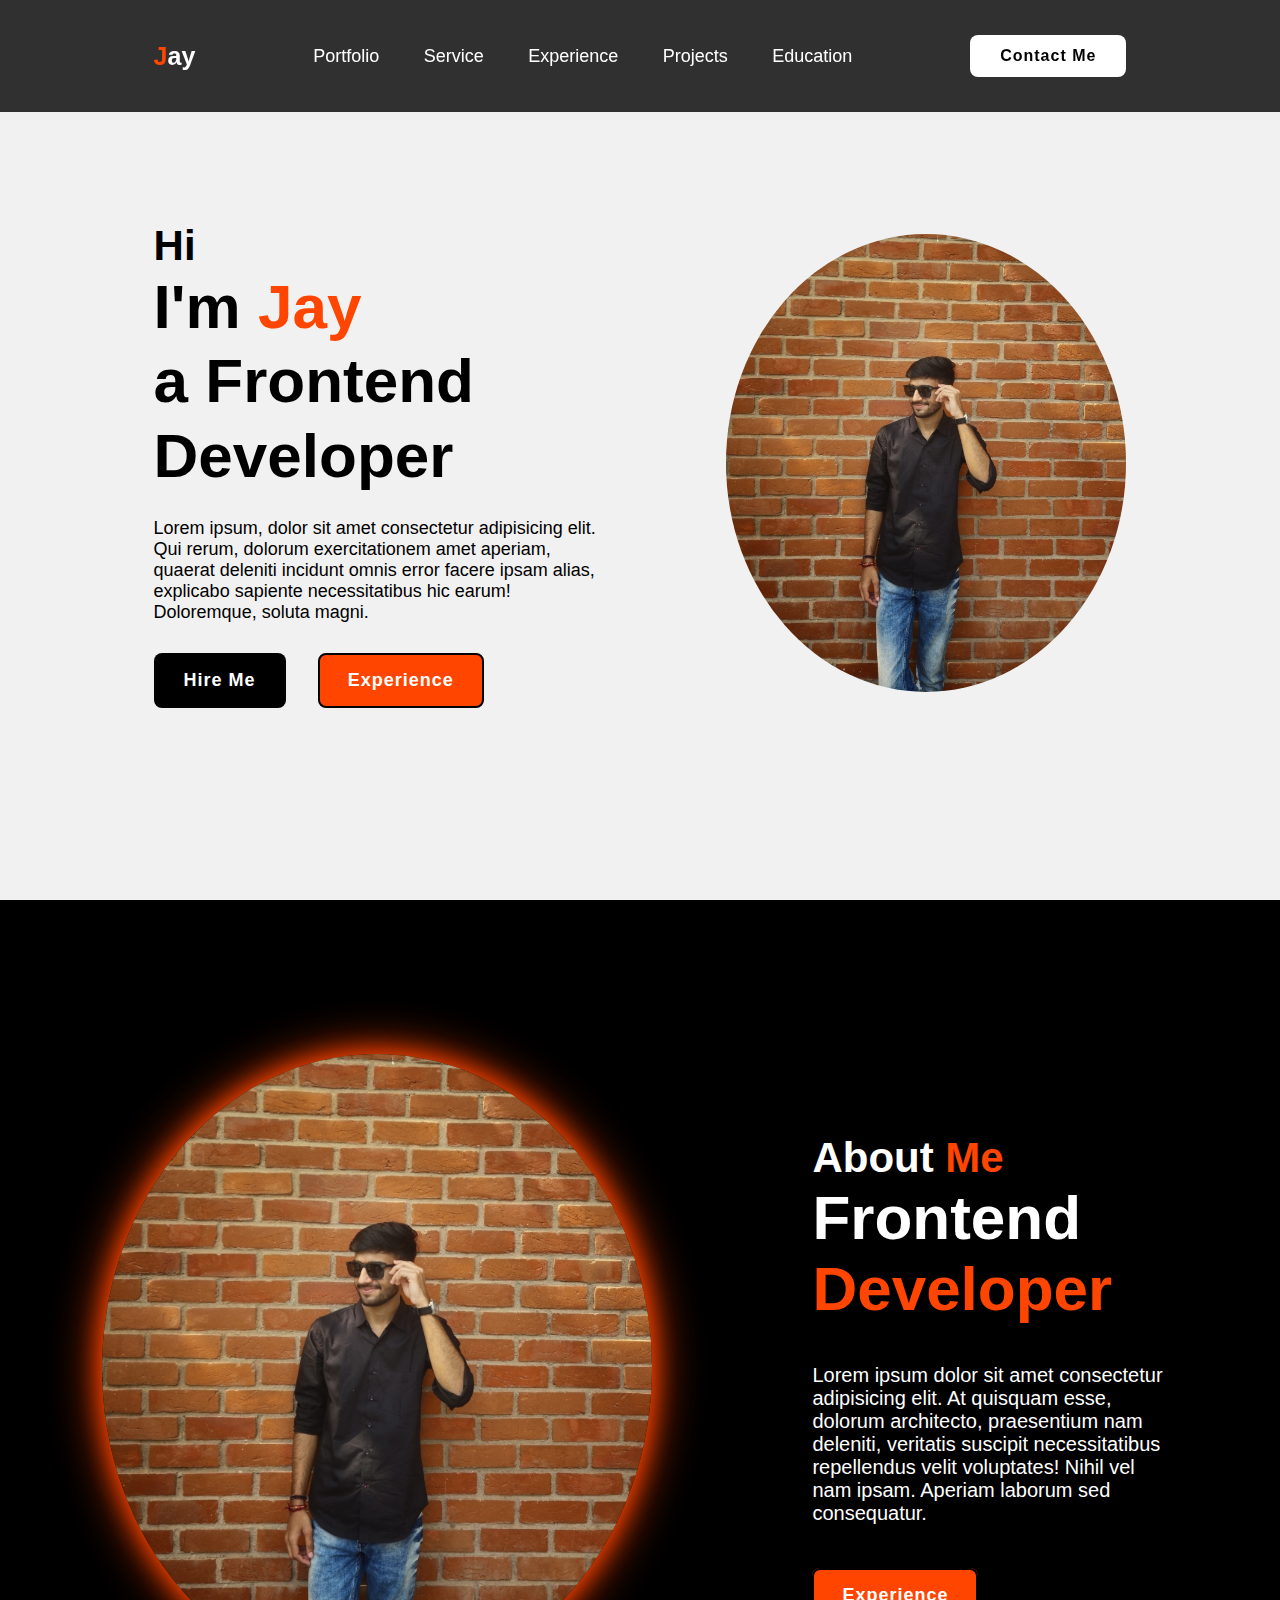
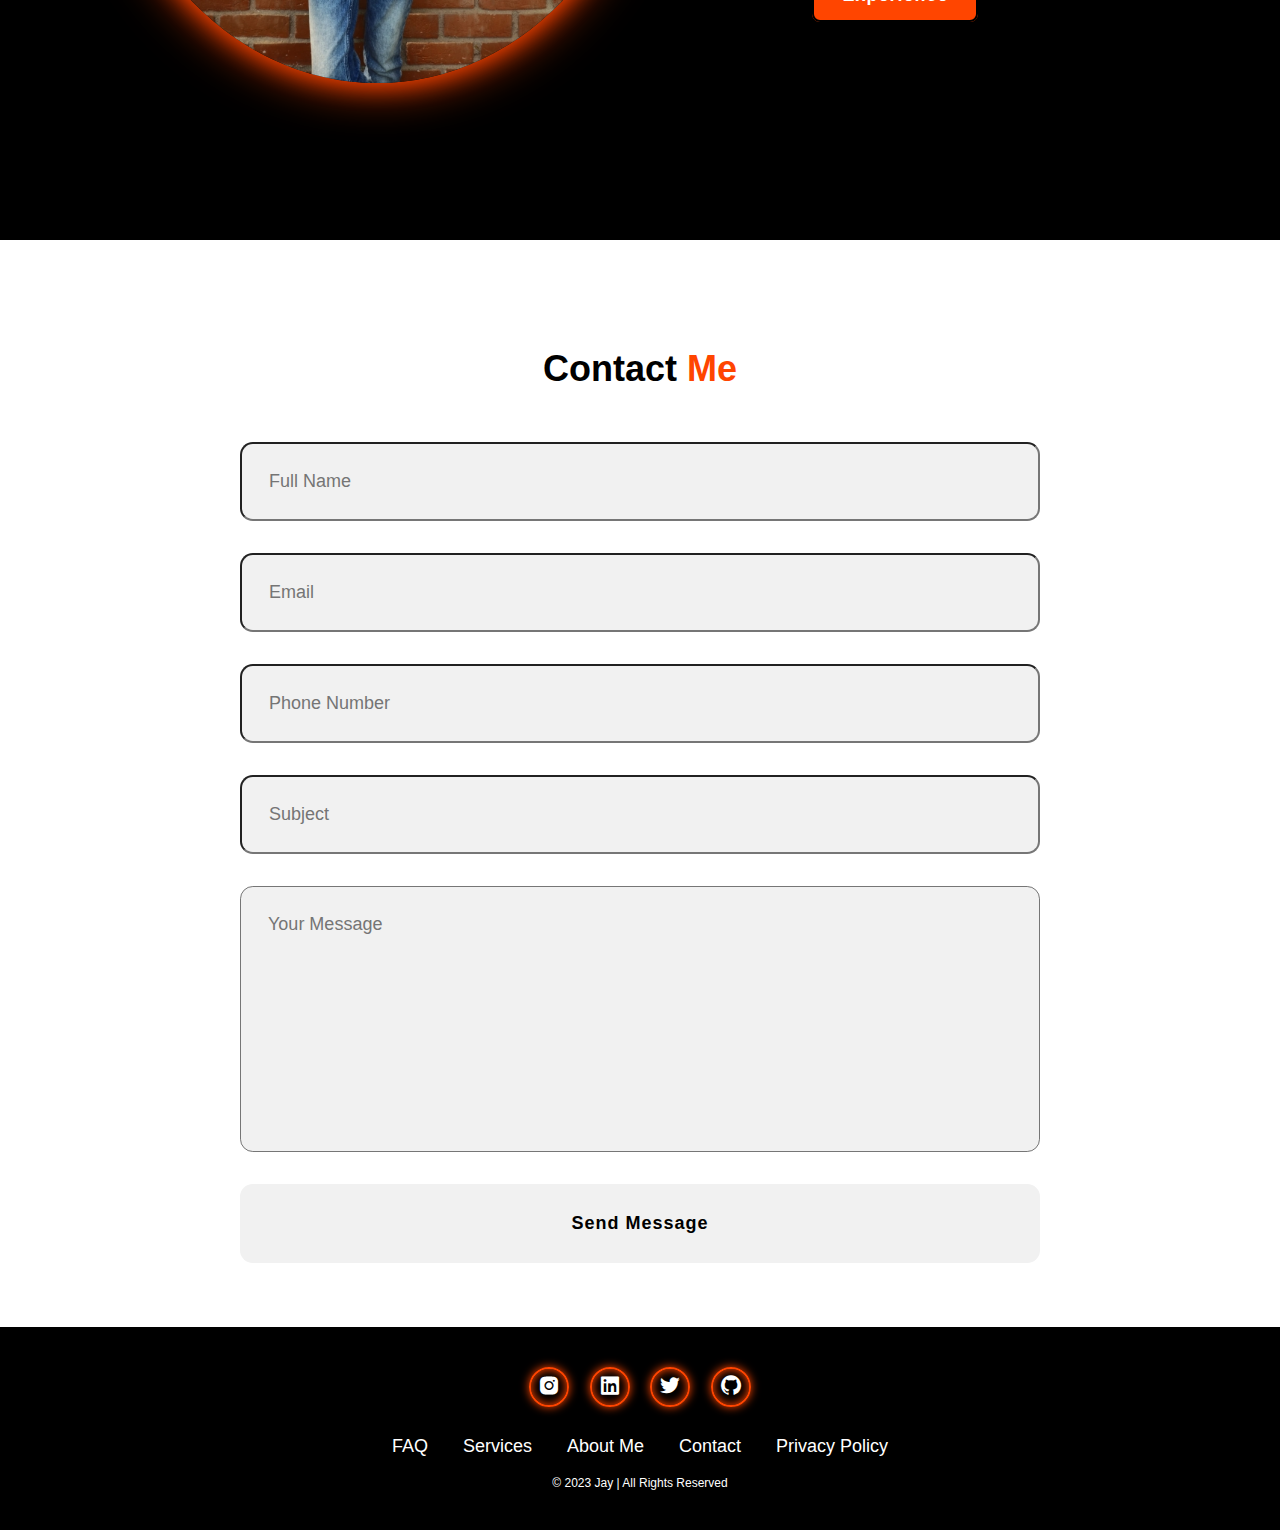
==== index.html @ 12051481 "Update index.html" ====
<!DOCTYPE html>
<html lang="en">

<head>
    <meta charset="UTF-8">
    <meta name="viewport" content="width=device-width, initial-scale=1.0">
    <title>Jay's Portfolio</title>
    <link rel="stylesheet" href="style.css">
    <link href='https://unpkg.com/boxicons@2.1.4/css/boxicons.min.css' rel='stylesheet'>
</head>

<body>
    <header class="header">
        <a href="#" class="logo"><span>J</span>ay</a>

        <nav class="navbar">
            <a href="#" class="active">Portfolio</a>
            <a href="#">Service</a>
            <a href="#">Experience</a>
            <a href="#">Projects</a>
            <a href="#">Education</a>
        </nav>

        <a href="#" class="contact">Contact Me</a>
    </header>

    <section class="home">
        <div class="home-content">
            <h3>Hi</h3>
            <h1>I'm <span>Jay <br></span>a Frontend Developer</h1>

            <p>Lorem ipsum, dolor sit amet consectetur adipisicing elit. Qui rerum, dolorum exercitationem amet aperiam,
                quaerat deleniti incidunt omnis error facere ipsam alias, explicabo sapiente necessitatibus hic earum!
                Doloremque, soluta magni.
            </p>

            <div class="btn-box">
                <button class="btn-1">Hire Me</button>
                <button class="btn-2">Experience</button>
            </div>
        </div>

        <div class="img-box">
            <img src="img1.jpg" alt="">
        </div>
    </section>

    <section class="about">

        <div class="about-img">
            <img src="img1.jpg" alt="">
        </div>

        <div class="about-content">
            <h2 class="heading">About <span>Me</span></h2>
            <h3>Frontend <span>Developer</span></h3>
            <p>Lorem ipsum dolor sit amet consectetur adipisicing elit. At quisquam esse, dolorum architecto,
                praesentium nam deleniti, veritatis suscipit necessitatibus repellendus velit voluptates! Nihil vel nam
                ipsam. Aperiam laborum sed consequatur.
            </p>

            <a href="#" class="btn-2">Experience</a>
        </div>
    </section>

    <section class="contact-form">
        <h2 class="contact-me"> Contact <span>Me</span></h2>
        <form action="https://api.web3forms.com/submit" method="POST">
            
            <div class="input-box">
                <input type="hidden" name="access_key" value="c0776c6f-e8f2-469e-ae27-4948062955a9">
                <input type="text" placeholder="Full Name" required>
                <input type="email" placeholder="Email" required>

                <input type="number" placeholder="Phone Number">
                <input type="text" placeholder="Subject">
            

            <textarea name="" id="" cols="30" rows="10" placeholder="Your Message"></textarea>
            <input type="submit" value="Send Message" class="btn-1">
            </div>
        </form>
    </section>

    <footer class="footer">

        <div class="social">
            <a href="#"><i class='bx bxl-instagram-alt' ></i></a>
            <a href="#"><i class='bx bxl-linkedin-square' ></i></a>
            <a href="#"><i class='bx bxl-twitter'></i></a>
            <a href="#"><i class='bx bxl-github' ></i></a>
        </div>

        <ul class="list">
            <li>
                <a href="#">FAQ</a>
            </li>
            <li>
                <a href="#">Services</a>
            </li>
            <li>
                <a href="#">About Me</a>
            </li>
            <li>
                <a href="#">Contact</a>
            </li>
            <li>
                <a href="#">Privacy Policy</a>
            </li>
        </ul>

        <p class="copyright">&copy 2023 Jay | All Rights Reserved</p>
    </footer>
</body>
<script src="script.js"></script>
</html>
---- style.css ----
* {
    margin: 0;
    padding: 0;
    box-sizing: border-box;
    font-family: 'Poppins', sans-serif;
    text-decoration: none;
    list-style: none;
}

.header {
    position: fixed;
    top: 0;
    left: 0;
    width: 100%;
    padding: 35px 12%;
    background: rgba(0, 0, 0, 0.8);
    backdrop-filter: blur(10px);
    display: flex;
    justify-content: space-between;
    align-items: center;
    z-index: 100;
}

.logo {
    font-size: 25px;
    color: white;
    font-weight: 600;
    transition: 0.3s ease;
}

.logo:hover {
    color: orangered;
    text-shadow: 0 0 25px orangered,
        0 0 50px orangered;
    transform: scale(1.1);
}

span {
    color: orangered;
}

.navbar a {
    font-size: 18px;
    color: white;
    font-weight: 500;
    margin: 0 20px;
    border-bottom: 3px solid transparent;
    transition: 0.3s ease;
}

.navbar a:hover,
.navbar a:active {
    color: orangered;
    border-bottom: 3px solid orangered;
}

.contact {
    padding: 10px 28px;
    background-color: white;
    color: black;
    border: 2px solid transparent;
    border-radius: 8px;
    font-size: 16px;
    letter-spacing: 1px;
    font-weight: 600;
    transition: 0.3s ease;
}

.contact:hover {
    background-color: orangered;
    box-shadow: 0 0 25px orangered;
    color: white;
}

.home {
    width: 100%;
    min-height: 100vh;
    background: rgb(241, 241, 241);
    display: flex;
    align-items: center;
    gap: 7em;
    padding: 30px 12% 0;
}

.home-content {
    max-width: 800px;
}

.home-content h3 {
    font-size: 42px;
}

.home-content h1 {
    font-size: 62px;
    line-height: 1.2;
}

.home-content p {
    font-size: 18px;
    margin: 25px 0 30px;
}

.btn-box {
    width: 345px;
    display: flex;
    gap: 2rem;
}

.btn-1 {
    padding: 15px 28px;
    background-color: black;
    color: white;
    border: 2px solid transparent;
    border-radius: 8px;
    font-size: 18px;
    letter-spacing: 1px;
    font-weight: 600;
    transition: 0.3s ease;
    cursor: pointer;
}

.btn-1:hover {
    background-color: white;
    color: black;
    border: 2px solid black;
}

.btn-2 {
    padding: 15px 28px;
    background-color: orangered;
    color: white;
    border: 2px solid black;
    border-radius: 8px;
    font-size: 18px;
    letter-spacing: 1px;
    font-weight: 600;
    transition: 0.3s ease;
    cursor: pointer;
}

.btn-2:hover {
    background-color: white;
    color: orangered;
}

.img-box img {
    border-radius: 50%;
    width: 400px;
}

::-webkit-scrollbar {
    width: 15px;
}

::-webkit-scrollbar-thumb {
    background-color: orangered;
}

::-webkit-scrollbar-track {
    background-color: rgba(0, 0, 0, 0.6);
    width: 50px;
}

.about {
    display: flex;
    justify-content: center;
    align-items: center;
    padding: 12% 8%;
    gap: 10em;
    background: black;
}

.about-img img {
    position: relative;
    width: 550px;
    box-shadow: 0 0 25px orangered,
        0 0 50px orangered;
    border-radius: 50%;
}

.about-content h2 {
    text-align: left;
    color: white;
    font-size: 42px;
}

.about-content h3 {
    font-size: 62px;
    color: white;
}

.about-content p {
    color: white;
    font-size: 20px;
    margin: 2em 0 3em;
}

.contact-form h2 {
    text-align: center;
    margin-top: 3em;
    margin-bottom: 1em;
    font-size: 36px;
}

.contact-form form {
    max-width: 50em;
    margin: 1rem auto;
    text-align: center;
    margin-bottom: 3em;
}

.contact-form form .input-box {
    display: flex;
    justify-content: center;
    flex-wrap: wrap;
}

.contact-form form .input-box input,
.contact-form form textarea {
    width: 100%;
    padding: 1.5em;
    font-size: 18px;
    color: black;
    background: rgb(241, 241, 241);
    border-radius: .8rem;
    margin: 1rem 0;
    resize: none;
}

.footer {
    position: relative;
    bottom: 0;
    width: 100%;
    padding: 40px 0;
    background-color: black;
}

.footer .social {
    text-align: center;
    padding-bottom: 25px;
    color: white;
}

.footer .social a {
    font-size: 24px;
    color: white;
    border: 2px solid orangered;
    width: 40px;
    height: 40px;
    line-height: 38px;
    display: inline-block;
    text-align: center;
    border-radius: 50%;
    margin: 0 8px;
    box-shadow: inset 0 0 10px orangered, 0 0 10px orangered;
    transition: 0.3s ease;
}

.footer .social a:hover{
    transform: scale(1.2)translateY(-10px);
    color: orangered;
    border: 2px solid orangered;
}

.footer ul{
    margin-top: 0;
    padding: 0;
    font-size: 18px;
    line-height: 1.6;
    margin-bottom: 0;
    text-align: center;
}

.footer ul li a{
    color: white;
    border-bottom: 3px solid transparent;
    transition: 0.3s ease;
}

.footer ul li a:hover{
    border-bottom: 3px solid orangered;
}

.footer ul li{
    display: inline-block;
    padding: 0 15px;
}

.footer .copyright{
    margin-top: 15px;
    text-align: center;
    font-size: 12px;
    color: white;
}


.scroll-to-top {
    position: fixed;
    bottom: 20px;
    right: 20px;
    padding: 10px;
    font-size: 20px;
    background-color: orangered;
    color: white;
    border: none;
    border-radius: 5px;
    cursor: pointer;
    display: none;
    z-index: 1000;
}


@media (max-width: 1024px) {
    .header {
        padding: 20px 5%;
    }

    .navbar a {
        margin: 0 10px;
    }

    .home {
        flex-direction: column;
        align-items: center;
        padding: 20px 5%;
    }

    .home-content h3 {
        font-size: 32px;
    }

    .home-content h1 {
        font-size: 48px;
    }

    .img-box img {
        width: 300px;
    }

    .about {
        flex-direction: column;
        text-align: center;
        gap: 5em;
        padding: 5% 5%;
    }

    .about-img img {
        width: 300px;
        margin-bottom: 20px;
    }

    .contact-form form .input-box {
        flex-direction: column;
    }
}

/* Styles for mobile devices (480px and below) */
@media (max-width: 480px) {
    .header {
        flex-direction: column;
        padding: 10px 5%;
    }

    .navbar {
        display: flex;
        flex-direction: column;
        align-items: center;
    }

    .navbar a {
        margin: 5px 0;
    }

    .home-content h3 {
        font-size: 24px;
    }

    .home-content h1 {
        font-size: 36px;
    }

    .btn-box {
        flex-direction: column;
        gap: 1rem;
        width: 100%;
        align-items: center;
    }

    .img-box img {
        width: 200px;
    }

    .about-img img {
        width: 200px;
    }

    .contact-form form .input-box input,
    .contact-form form textarea {
        font-size: 16px;
        padding: 1em;
    }
}
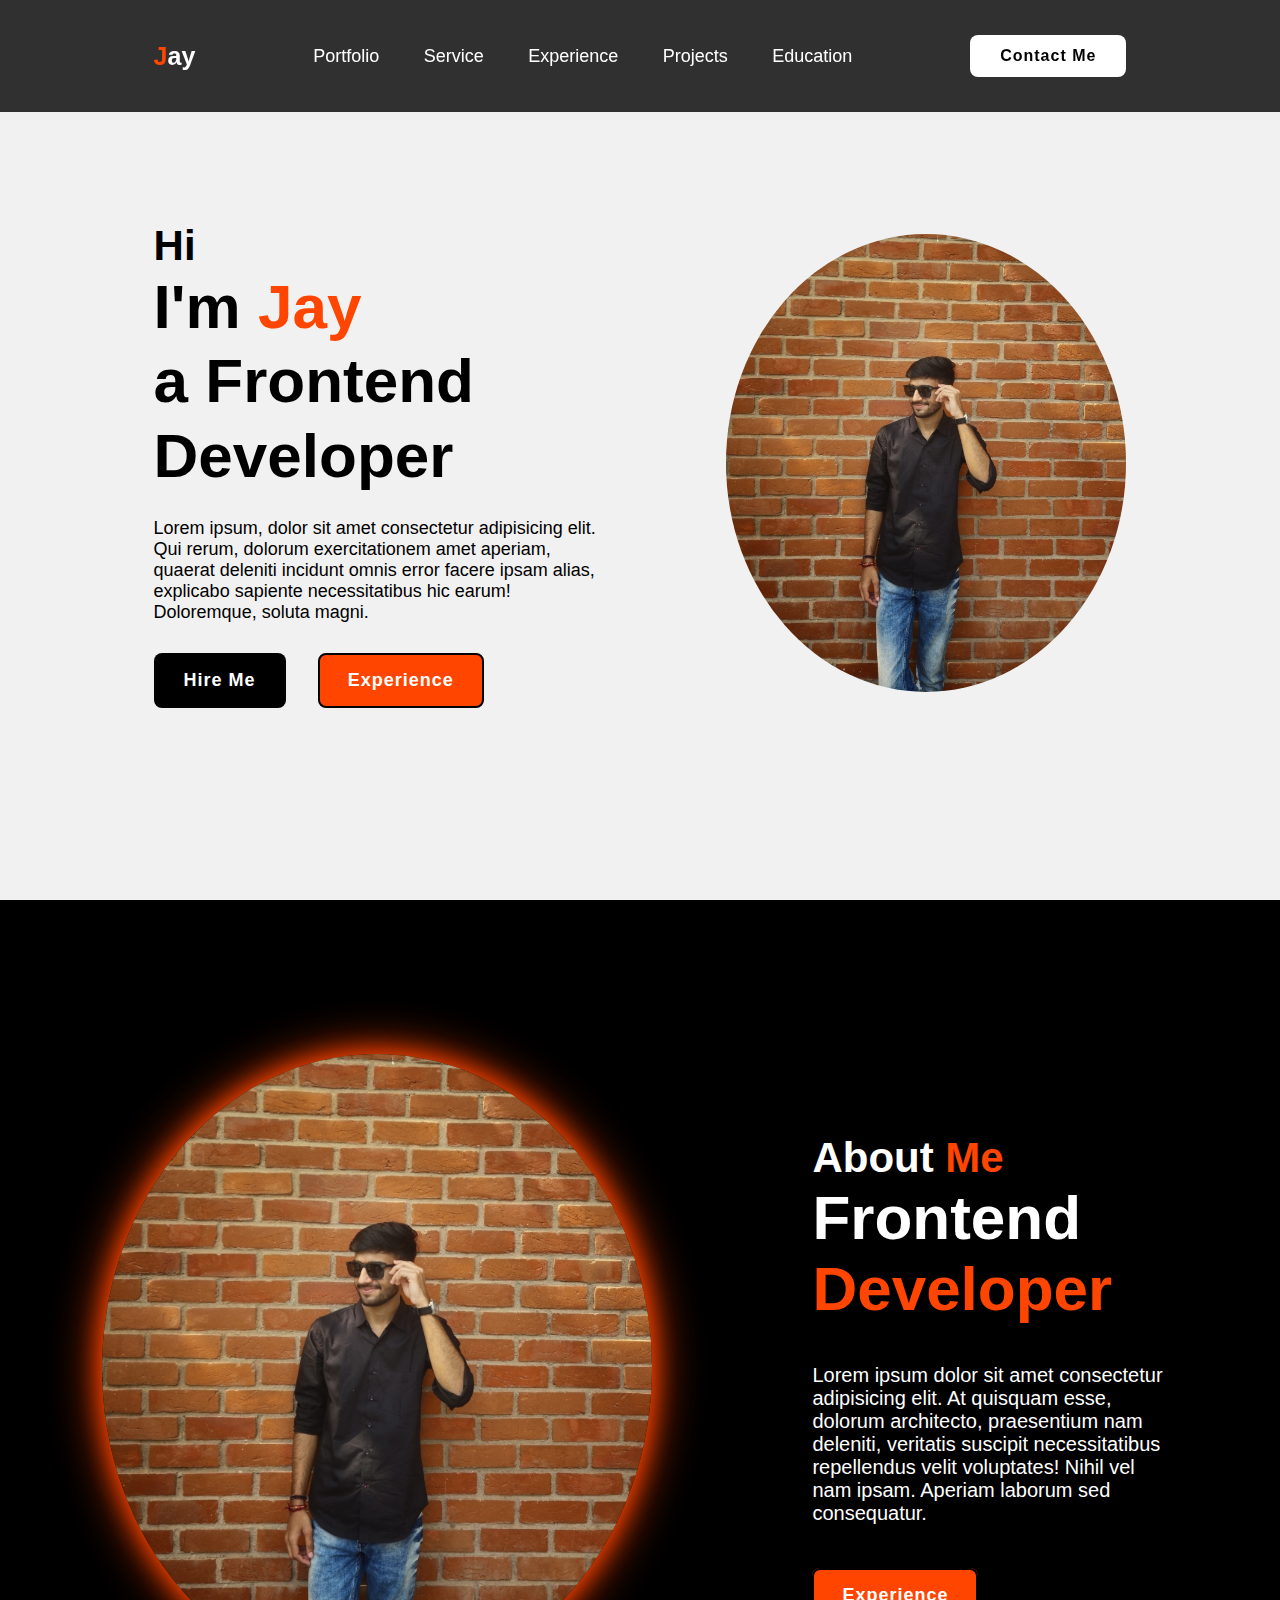
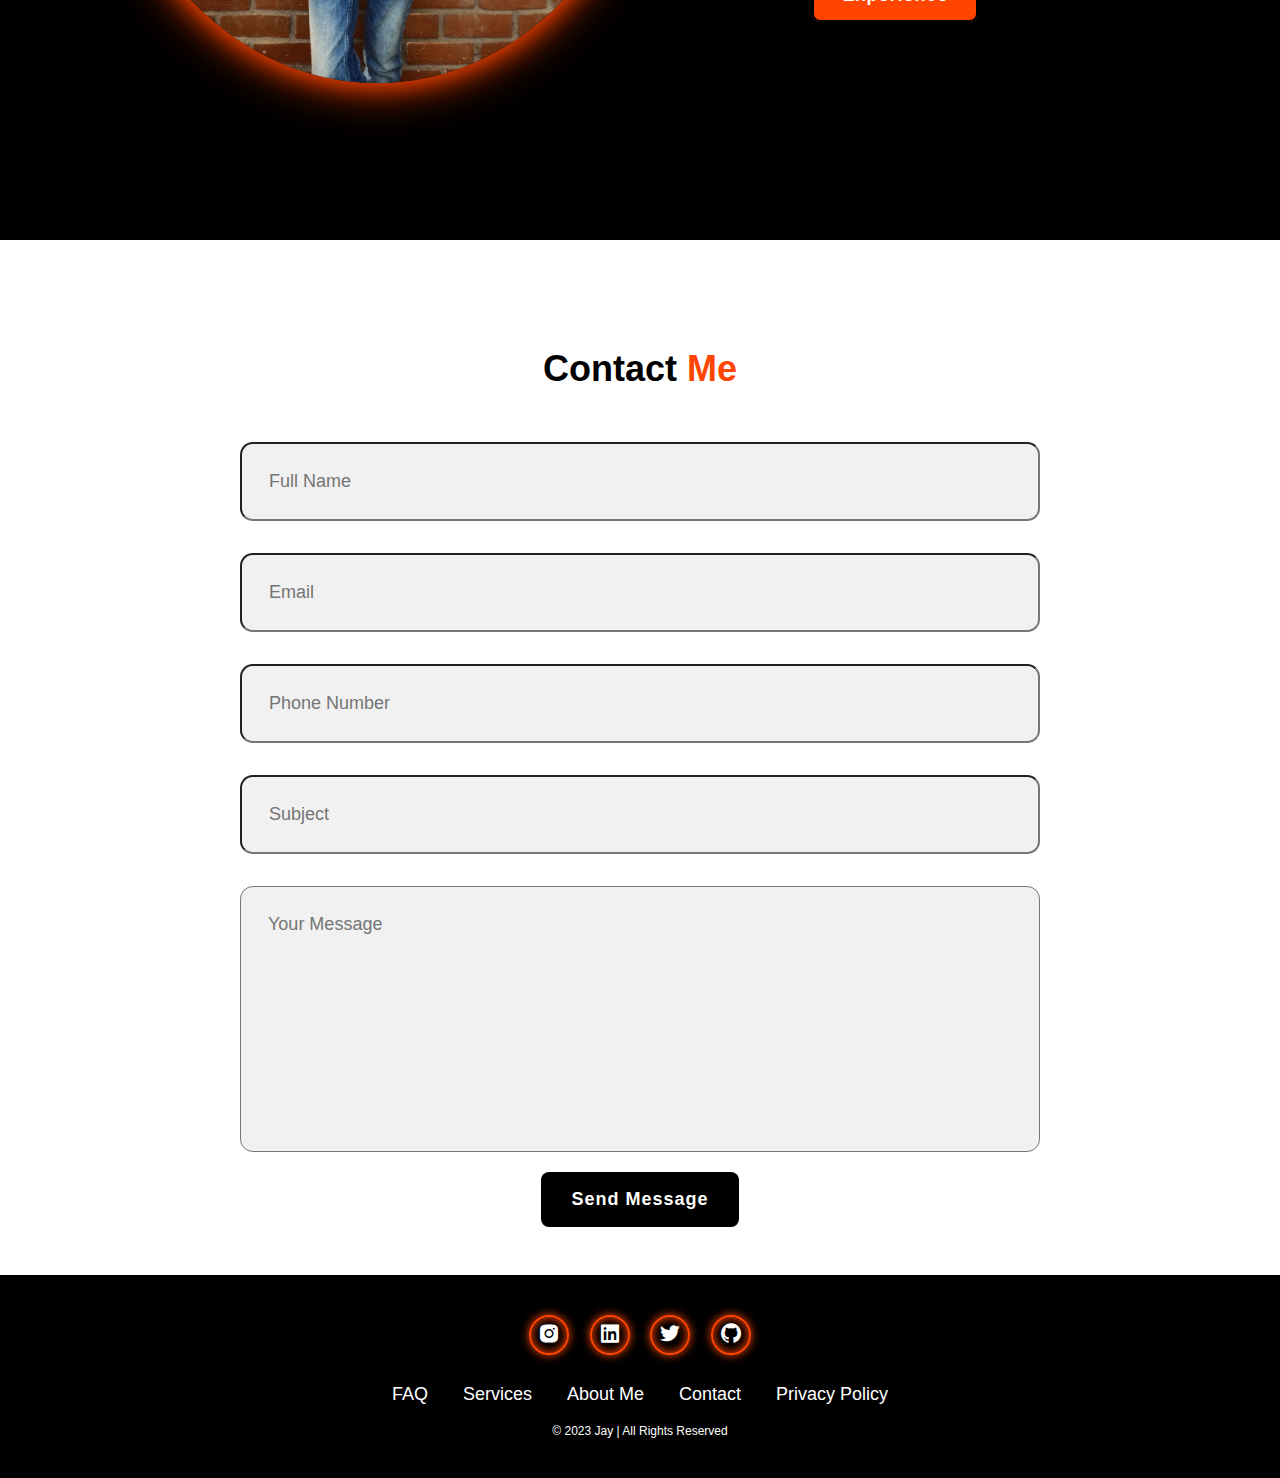
==== commit df0dac89: "Update index.html" ====
--- a/index.html
+++ b/index.html
@@ -66,19 +66,17 @@
     <section class="contact-form">
         <h2 class="contact-me"> Contact <span>Me</span></h2>
         <form action="https://api.web3forms.com/submit" method="POST">
+            <input type="hidden" name="access_key" value="c0776c6f-e8f2-469e-ae27-4948062955a9">
+            <div class="input-box">
+                <input type="text" name="name" placeholder="Full Name" required>
+                <input type="email" name="email" placeholder="Email" required>
             
-            <div class="input-box">
-                <input type="hidden" name="access_key" value="c0776c6f-e8f2-469e-ae27-4948062955a9">
-                <input type="text" placeholder="Full Name" required>
-                <input type="email" placeholder="Email" required>
-
-                <input type="number" placeholder="Phone Number">
-                <input type="text" placeholder="Subject">
-            
+                <input type="number" name="phone" placeholder="Phone Number">
+                <input type="text" name="subject" placeholder="Subject">
+            </div>
 
             <textarea name="" id="" cols="30" rows="10" placeholder="Your Message"></textarea>
-            <input type="submit" value="Send Message" class="btn-1">
-            </div>
+            <input type="submit" name="message" value="Send Message" class="btn-1">
         </form>
     </section>
 
@@ -112,6 +110,6 @@
         <p class="copyright">&copy 2023 Jay | All Rights Reserved</p>
     </footer>
 </body>
-<script src="script.js"></script>
+<script src="script.js"></script> 
 </html>
 
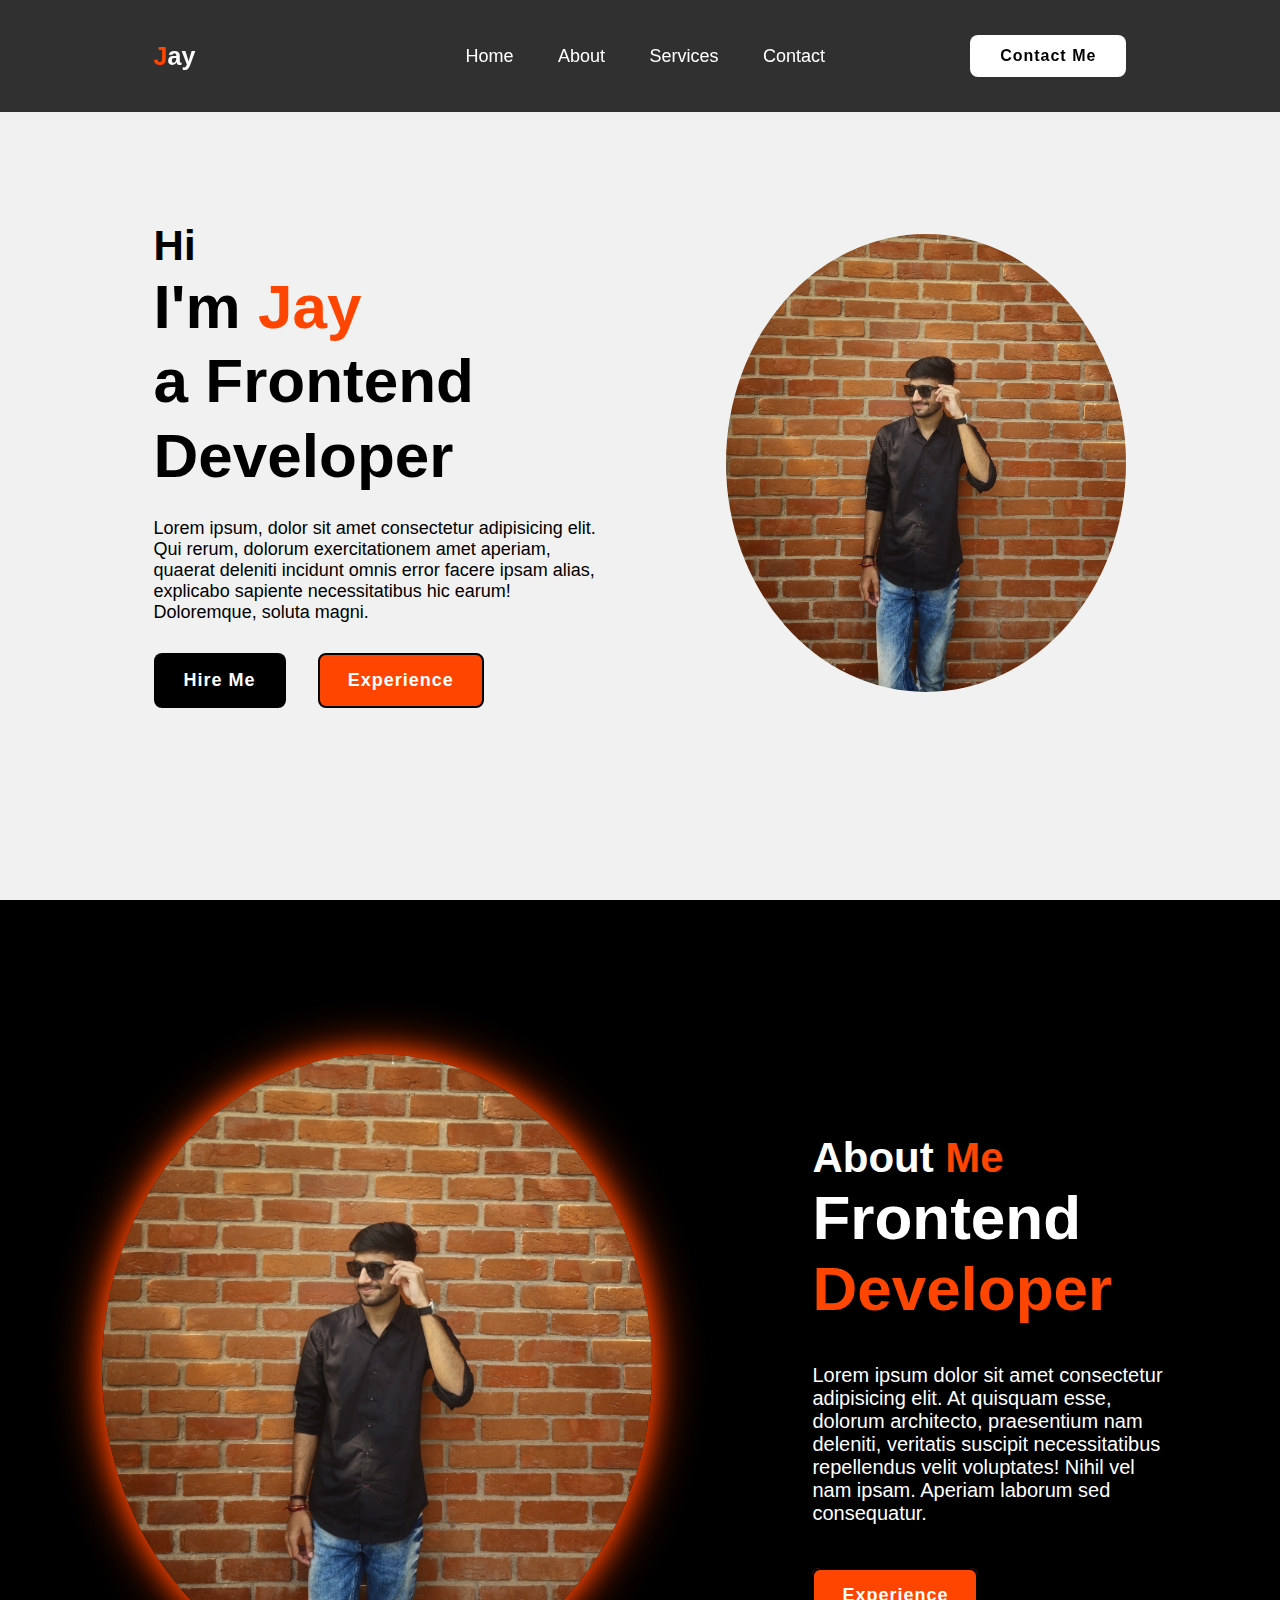
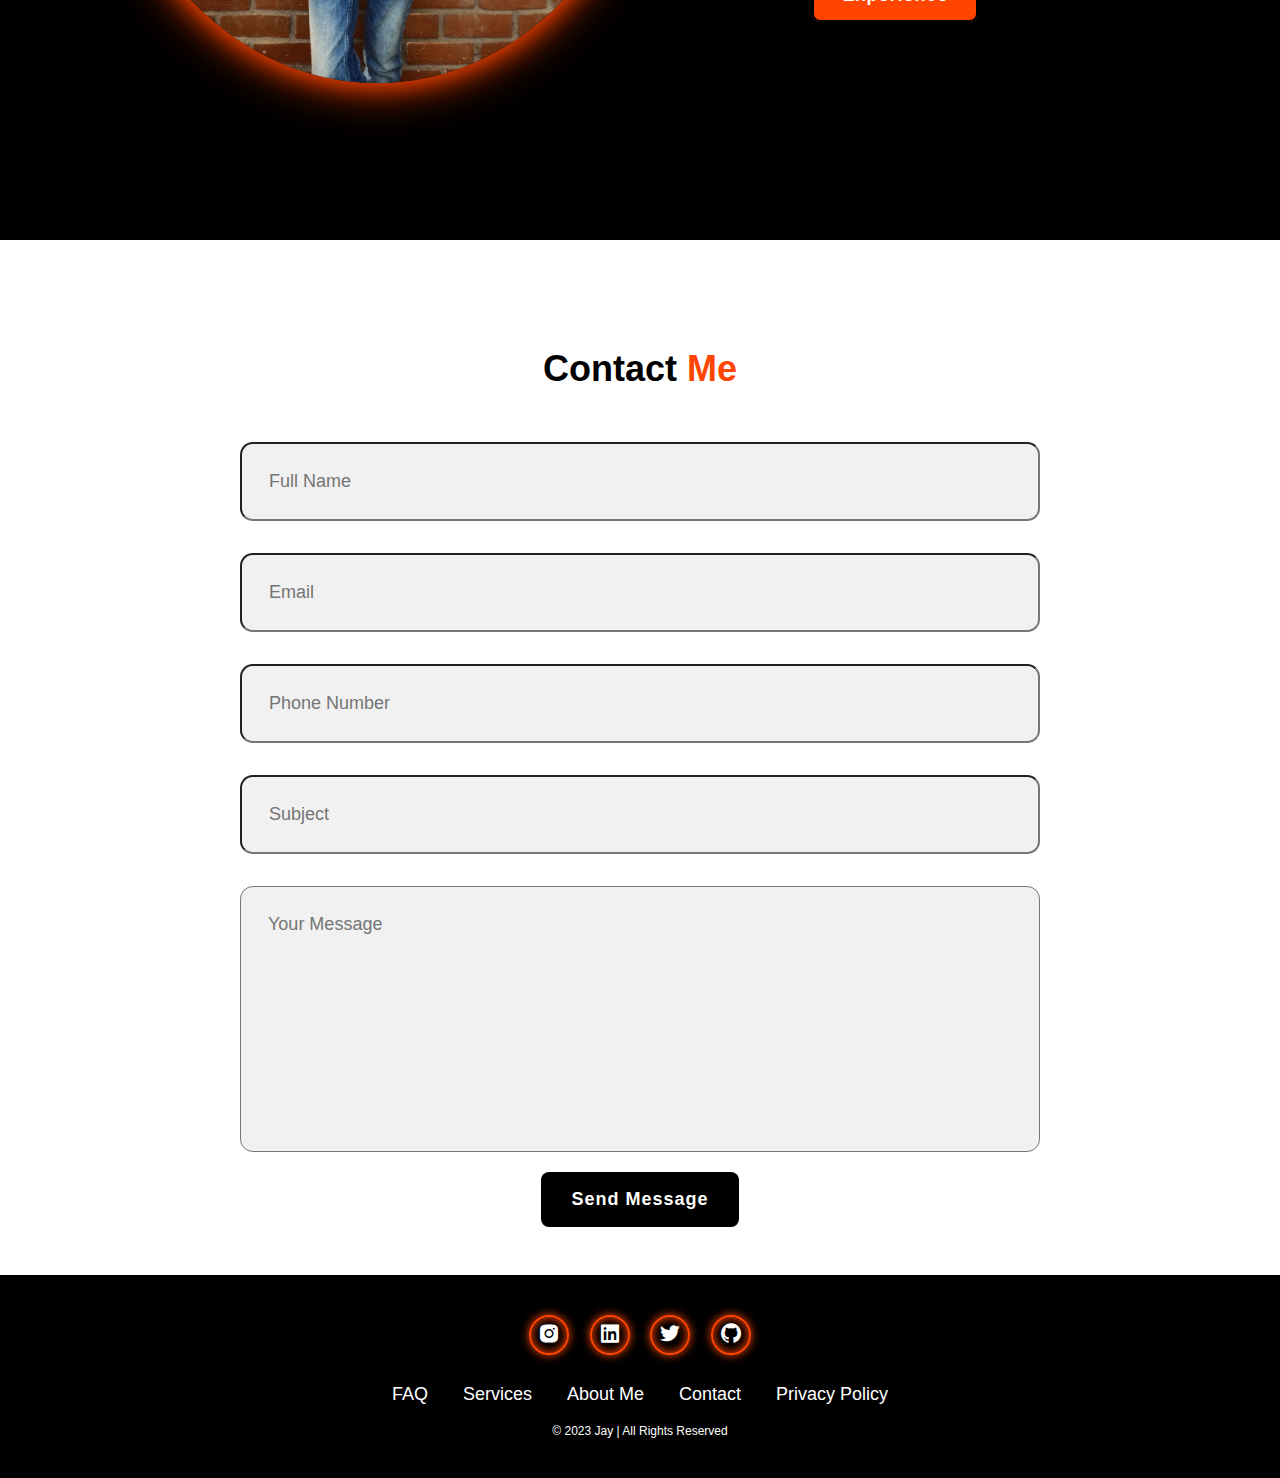
==== commit 48201b28: "Update index.html" ====
--- a/index.html
+++ b/index.html
@@ -13,13 +13,17 @@
     <header class="header">
         <a href="#" class="logo"><span>J</span>ay</a>
 
+        <div class="menu-icon" onclick="toggleMenu()"></div>
         <nav class="navbar">
-            <a href="#" class="active">Portfolio</a>
-            <a href="#">Service</a>
-            <a href="#">Experience</a>
-            <a href="#">Projects</a>
-            <a href="#">Education</a>
+        <a href="#">Home</a>
+        <a href="#">About</a>
+        <a href="#">Services</a>
+        <a href="#">Contact</a>
         </nav>
+
+        <!-- <div class="menu-icon" onclick="toggleMenu()">
+            <i class='bx bx-menu'></i>
+        </div> -->
 
         <a href="#" class="contact">Contact Me</a>
     </header>
@@ -75,8 +79,8 @@
                 <input type="text" name="subject" placeholder="Subject">
             </div>
 
-            <textarea name="" id="" cols="30" rows="10" placeholder="Your Message"></textarea>
-            <input type="submit" name="message" value="Send Message" class="btn-1">
+            <textarea  id="" cols="30" rows="10" name="message" placeholder="Your Message"></textarea>
+            <input type="submit"  value="Send Message" class="btn-1">
         </form>
     </section>
 
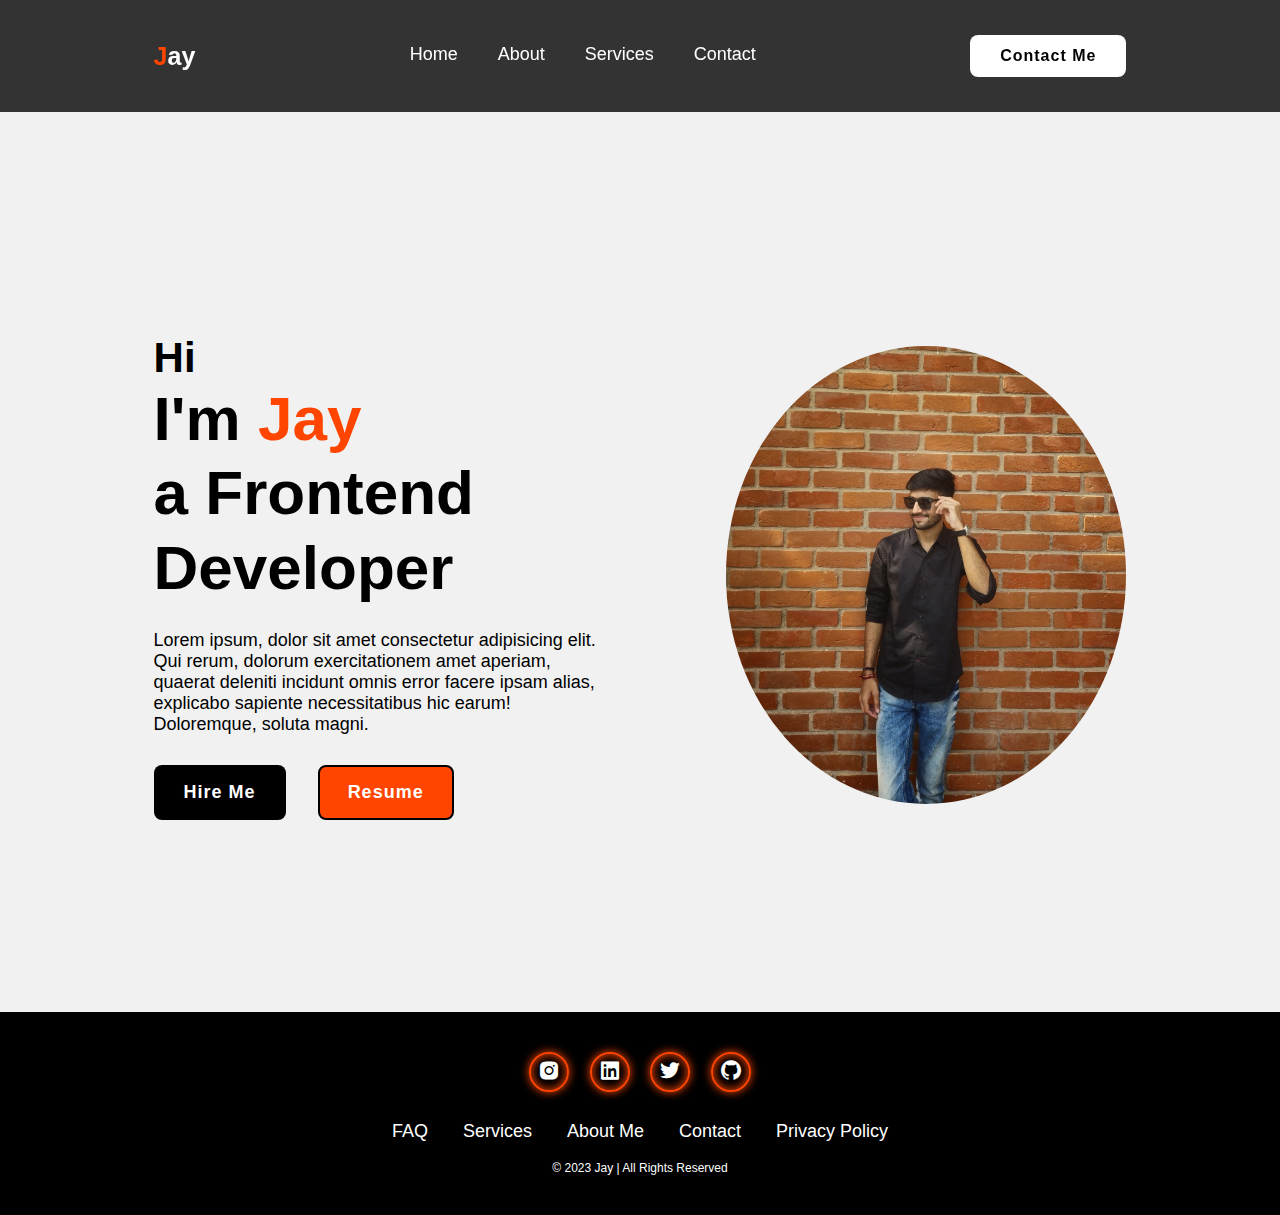
==== commit 23dbb57c: "Update index.html" ====
--- a/index.html
+++ b/index.html
@@ -15,15 +15,11 @@
 
         <div class="menu-icon" onclick="toggleMenu()"></div>
         <nav class="navbar">
-        <a href="#">Home</a>
-        <a href="#">About</a>
-        <a href="#">Services</a>
-        <a href="#">Contact</a>
+        <a href="index.html" class="active">Home</a>
+        <a href="about.html">About</a>
+        <a href="services.html">Services</a>
+        <a href="contact.html">Contact</a>
         </nav>
-
-        <!-- <div class="menu-icon" onclick="toggleMenu()">
-            <i class='bx bx-menu'></i>
-        </div> -->
 
         <a href="#" class="contact">Contact Me</a>
     </header>
@@ -40,48 +36,13 @@
 
             <div class="btn-box">
                 <button class="btn-1">Hire Me</button>
-                <button class="btn-2">Experience</button>
+                <button class="btn-2" href="Jay Resume.pdf.pdf" download>Resume</button>
             </div>
         </div>
 
         <div class="img-box">
             <img src="img1.jpg" alt="">
         </div>
-    </section>
-
-    <section class="about">
-
-        <div class="about-img">
-            <img src="img1.jpg" alt="">
-        </div>
-
-        <div class="about-content">
-            <h2 class="heading">About <span>Me</span></h2>
-            <h3>Frontend <span>Developer</span></h3>
-            <p>Lorem ipsum dolor sit amet consectetur adipisicing elit. At quisquam esse, dolorum architecto,
-                praesentium nam deleniti, veritatis suscipit necessitatibus repellendus velit voluptates! Nihil vel nam
-                ipsam. Aperiam laborum sed consequatur.
-            </p>
-
-            <a href="#" class="btn-2">Experience</a>
-        </div>
-    </section>
-
-    <section class="contact-form">
-        <h2 class="contact-me"> Contact <span>Me</span></h2>
-        <form action="https://api.web3forms.com/submit" method="POST">
-            <input type="hidden" name="access_key" value="c0776c6f-e8f2-469e-ae27-4948062955a9">
-            <div class="input-box">
-                <input type="text" name="name" placeholder="Full Name" required>
-                <input type="email" name="email" placeholder="Email" required>
-            
-                <input type="number" name="phone" placeholder="Phone Number">
-                <input type="text" name="subject" placeholder="Subject">
-            </div>
-
-            <textarea  id="" cols="30" rows="10" name="message" placeholder="Your Message"></textarea>
-            <input type="submit"  value="Send Message" class="btn-1">
-        </form>
     </section>
 
     <footer class="footer">
--- a/style.css
+++ b/style.css
@@ -8,7 +8,7 @@
 }
 
 .header {
-    position: fixed;
+    position: relative;
     top: 0;
     left: 0;
     width: 100%;
@@ -37,6 +37,11 @@
 
 span {
     color: orangered;
+}
+
+.navbar {
+    display: flex;
+    align-items: center;
 }
 
 .navbar a {
@@ -72,6 +77,14 @@
     color: white;
 }
 
+/* Menu icon for small screens */
+.menu-icon {
+    display: none;
+    color: white;
+    font-size: 28px;
+    cursor: pointer;
+}
+
 .home {
     width: 100%;
     min-height: 100vh;
@@ -309,7 +322,6 @@
     z-index: 1000;
 }
 
-
 @media (max-width: 1024px) {
     .header {
         padding: 20px 5%;
@@ -399,4 +411,40 @@
         font-size: 16px;
         padding: 1em;
     }
-}+}
+
+/* Responsive Navbar */
+@media (max-width: 768px) {
+    .navbar {
+        display: none;
+        flex-direction: column;
+        width: 100%;
+        background: rgba(0, 0, 0, 0.8);
+        position: absolute;
+        top: 100%;
+        left: 0;
+        text-align: center;
+        padding: 20px 0;
+    }
+
+    .navbar.active {
+        display: flex;
+    }
+
+    .menu-icon {
+        display: block;
+    }
+}
+
+/* Hamburger Menu */
+.menu-icon.active ~ .navbar {
+    display: flex;
+}
+
+.menu-icon:before {
+    content: '\2630'; /* Unicode for hamburger menu icon */
+}
+
+.menu-icon.active:before {
+    content: '\2715'; /* Unicode for 'X' icon */
+}
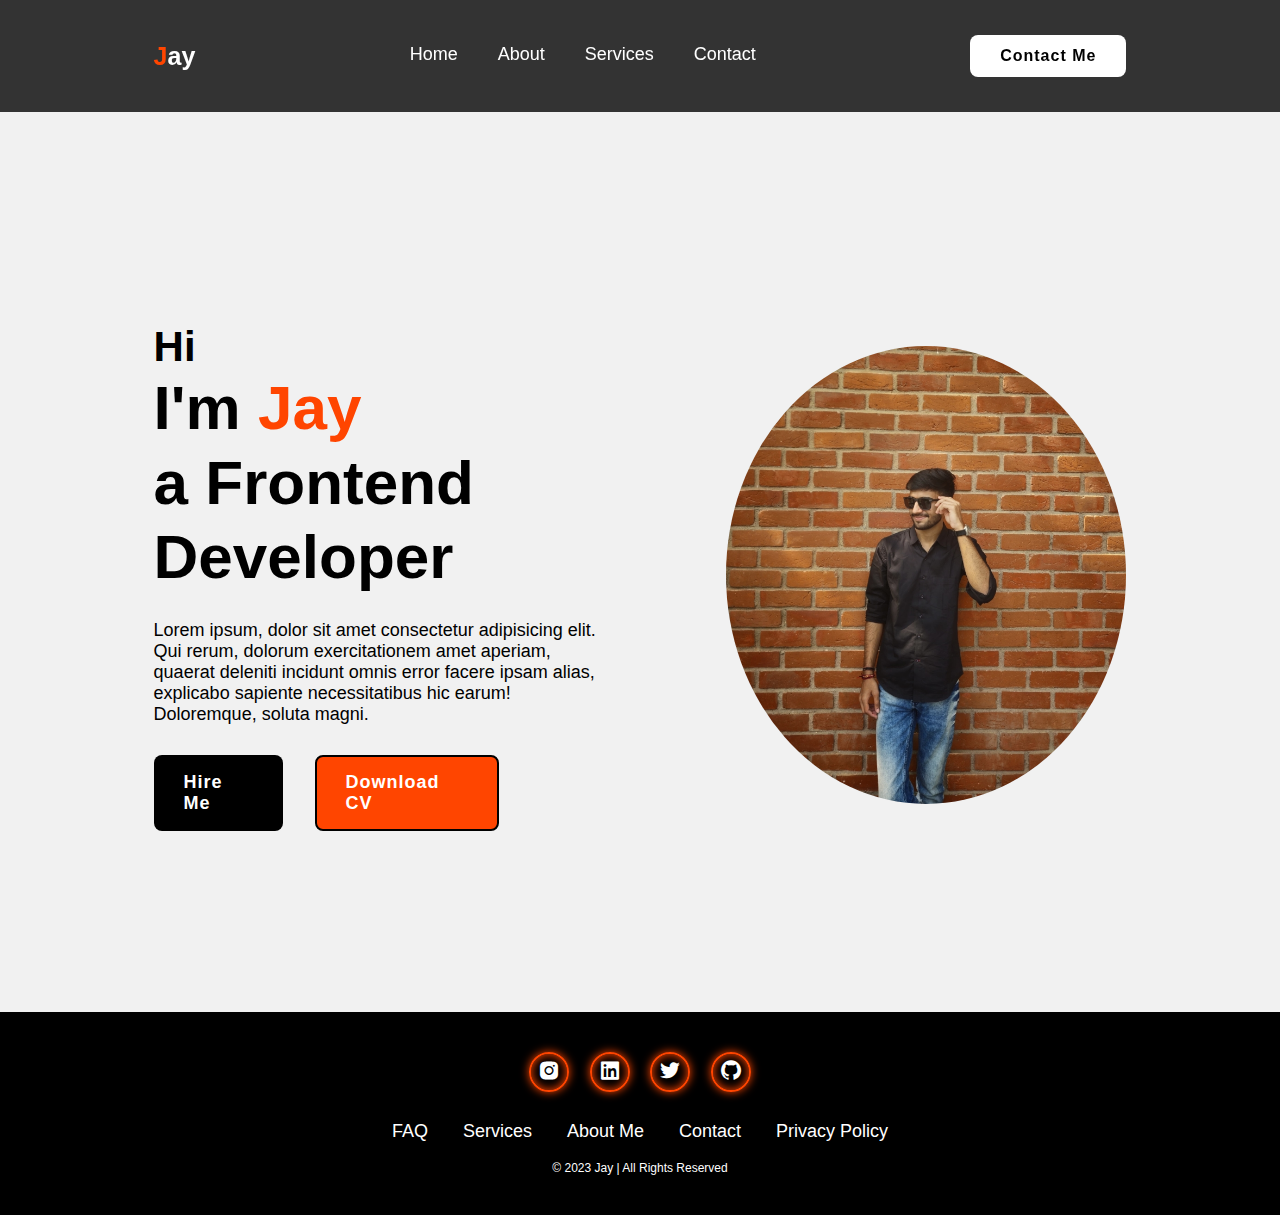
==== commit 56fc79ac: "Update index.html" ====
--- a/index.html
+++ b/index.html
@@ -11,17 +11,16 @@
 
 <body>
     <header class="header">
-        <a href="#" class="logo"><span>J</span>ay</a>
+        <a href="index.html" class="logo"><span>J</span>ay</a>
 
         <div class="menu-icon" onclick="toggleMenu()"></div>
         <nav class="navbar">
-        <a href="index.html" class="active">Home</a>
-        <a href="about.html">About</a>
-        <a href="services.html">Services</a>
-        <a href="contact.html">Contact</a>
+            <a href="index.html" class="active">Home</a>
+            <a href="about.html" class="active">About</a>
+            <a href="services.html">Services</a>
+            <a href="contact.html" class="active">Contact</a>
         </nav>
-
-        <a href="#" class="contact">Contact Me</a>
+        <a href="contact.html" class="contact">Contact Me</a>
     </header>
 
     <section class="home">
@@ -35,8 +34,8 @@
             </p>
 
             <div class="btn-box">
-                <button class="btn-1">Hire Me</button>
-                <button class="btn-2" href="Jay Resume.pdf.pdf" download>Resume</button>
+                <a href="contact.html" class="btn-1">Hire Me</a>
+                <a href="Jay_Resume.pdf.pdf" download class="btn btn-2">Download CV</a>
             </div>
         </div>
 
@@ -46,12 +45,11 @@
     </section>
 
     <footer class="footer">
-
         <div class="social">
-            <a href="#"><i class='bx bxl-instagram-alt' ></i></a>
-            <a href="#"><i class='bx bxl-linkedin-square' ></i></a>
+            <a href="#"><i class='bx bxl-instagram-alt'></i></a>
+            <a href="#"><i class='bx bxl-linkedin-square'></i></a>
             <a href="#"><i class='bx bxl-twitter'></i></a>
-            <a href="#"><i class='bx bxl-github' ></i></a>
+            <a href="#"><i class='bx bxl-github'></i></a>
         </div>
 
         <ul class="list">
@@ -59,22 +57,22 @@
                 <a href="#">FAQ</a>
             </li>
             <li>
-                <a href="#">Services</a>
+                <a href="services.html">Services</a>
             </li>
             <li>
-                <a href="#">About Me</a>
+                <a href="about.html">About Me</a>
             </li>
             <li>
-                <a href="#">Contact</a>
+                <a href="contact.html">Contact</a>
             </li>
             <li>
                 <a href="#">Privacy Policy</a>
             </li>
         </ul>
 
-        <p class="copyright">&copy 2023 Jay | All Rights Reserved</p>
+        <p class="copyright">&copy; 2023 Jay | All Rights Reserved</p>
     </footer>
+    <script src="script.js"></script>
 </body>
-<script src="script.js"></script> 
+
 </html>
-
--- a/style.css
+++ b/style.css
@@ -322,6 +322,8 @@
     z-index: 1000;
 }
 
+
+
 @media (max-width: 1024px) {
     .header {
         padding: 20px 5%;
@@ -413,10 +415,73 @@
     }
 }
 
-/* Responsive Navbar */
+/* Hamburger Menu */
+.menu-icon.active ~ .navbar {
+    display: flex;
+}
+
+.menu-icon:before {
+    content: '\2630'; /* Unicode for hamburger menu icon */
+}
+
+.menu-icon.active:before {
+    content: '\2715'; /* Unicode for 'X' icon */
+}
+
+/*Services page*/
+
+.services {
+    display: flex;
+    flex-wrap: wrap;
+    justify-content: center;
+    gap: 2rem;
+    padding: 80px 5%;
+    background-color: #fff;
+}
+
+.service-item {
+    text-align: center;
+    max-width: 300px;
+    padding: 30px;
+    border-radius: 8px;
+    box-shadow: 0 0 20px rgba(0, 0, 0, 0.1);
+    transition: 0.3s ease;
+}
+
+.service-item:hover {
+    transform: translateY(-5px);
+    box-shadow: 0 5px 20px rgba(0, 0, 0, 0.2);
+}
+
+.service-item i {
+    font-size: 48px;
+    margin-bottom: 20px;
+    color: orangered;
+}
+
+.service-item h3 {
+    font-size: 24px;
+    margin-bottom: 10px;
+}
+
+.service-item p {
+    font-size: 16px;
+    color: #666;
+}
+
+
+
 @media (max-width: 768px) {
+    .header {
+        padding: 15px 5%;
+    }
+
+    .menu-icon {
+        display: block; /* Show hamburger menu icon */
+    }
+
     .navbar {
-        display: none;
+        display: none; /* Hide navbar items by default */
         flex-direction: column;
         width: 100%;
         background: rgba(0, 0, 0, 0.8);
@@ -428,23 +493,33 @@
     }
 
     .navbar.active {
-        display: flex;
-    }
-
-    .menu-icon {
-        display: block;
-    }
-}
-
-/* Hamburger Menu */
-.menu-icon.active ~ .navbar {
-    display: flex;
-}
-
-.menu-icon:before {
-    content: '\2630'; /* Unicode for hamburger menu icon */
-}
-
-.menu-icon.active:before {
-    content: '\2715'; /* Unicode for 'X' icon */
-}
+        display: flex; /* Show navbar items when active */
+    }
+
+    .menu-icon:before {
+        content: '\2630'; /* Hamburger menu icon */
+    }
+
+    .menu-icon.active:before {
+        content: '\2715'; /* Close (X) icon when active */
+    }
+
+    .services {
+        padding: 40px 5%;
+    }
+
+    .service-item {
+        max-width: 100%;
+    }
+}
+
+
+@media (max-width: 480px) {
+    .header {
+        padding: 10px 5%;
+    }
+
+    .navbar a {
+        margin: 10px 0;
+    }
+}
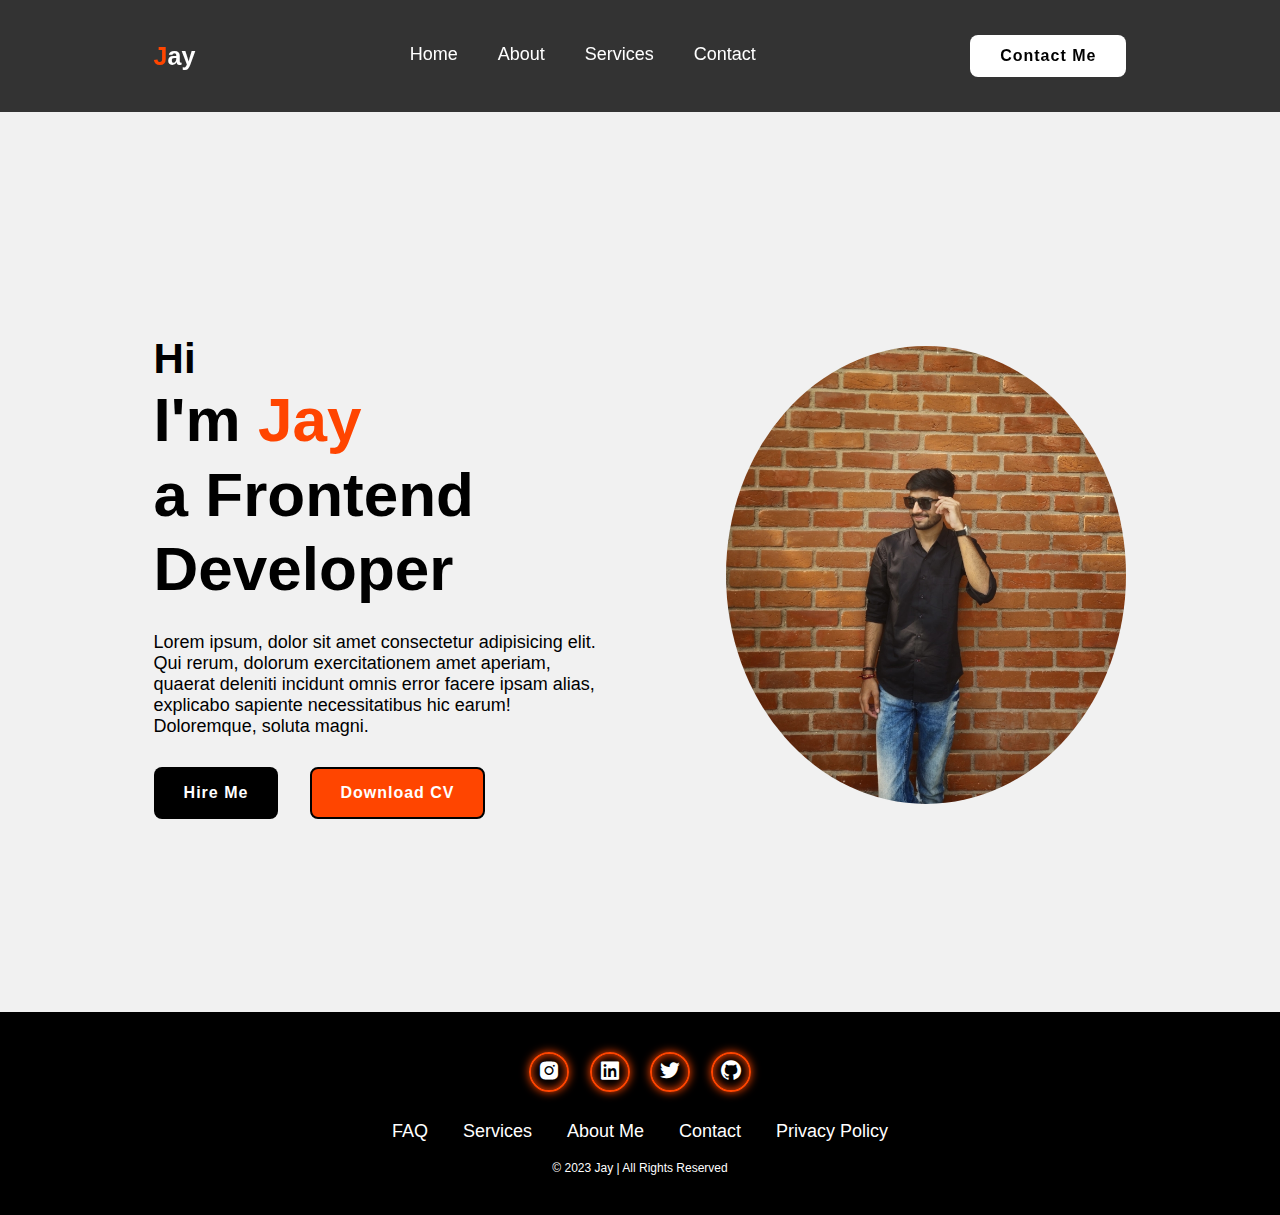
==== commit 43825a71: "Update index.html" ====
--- a/index.html
+++ b/index.html
@@ -35,7 +35,7 @@
 
             <div class="btn-box">
                 <a href="contact.html" class="btn-1">Hire Me</a>
-                <a href="Jay_Resume.pdf.pdf" download class="btn btn-2">Download CV</a>
+                <a href="Jay_Resume.pdf" download class="btn btn-2">Download CV</a>
             </div>
         </div>
 
--- a/style.css
+++ b/style.css
@@ -31,7 +31,7 @@
 .logo:hover {
     color: orangered;
     text-shadow: 0 0 25px orangered,
-        0 0 50px orangered;
+                 0 0 50px orangered;
     transform: scale(1.1);
 }
 
@@ -51,6 +51,7 @@
     margin: 0 20px;
     border-bottom: 3px solid transparent;
     transition: 0.3s ease;
+    cursor: pointer;
 }
 
 .navbar a:hover,
@@ -125,7 +126,7 @@
     color: white;
     border: 2px solid transparent;
     border-radius: 8px;
-    font-size: 18px;
+    font-size: 16px;
     letter-spacing: 1px;
     font-weight: 600;
     transition: 0.3s ease;
@@ -144,7 +145,7 @@
     color: white;
     border: 2px solid black;
     border-radius: 8px;
-    font-size: 18px;
+    font-size: 16px;
     letter-spacing: 1px;
     font-weight: 600;
     transition: 0.3s ease;
